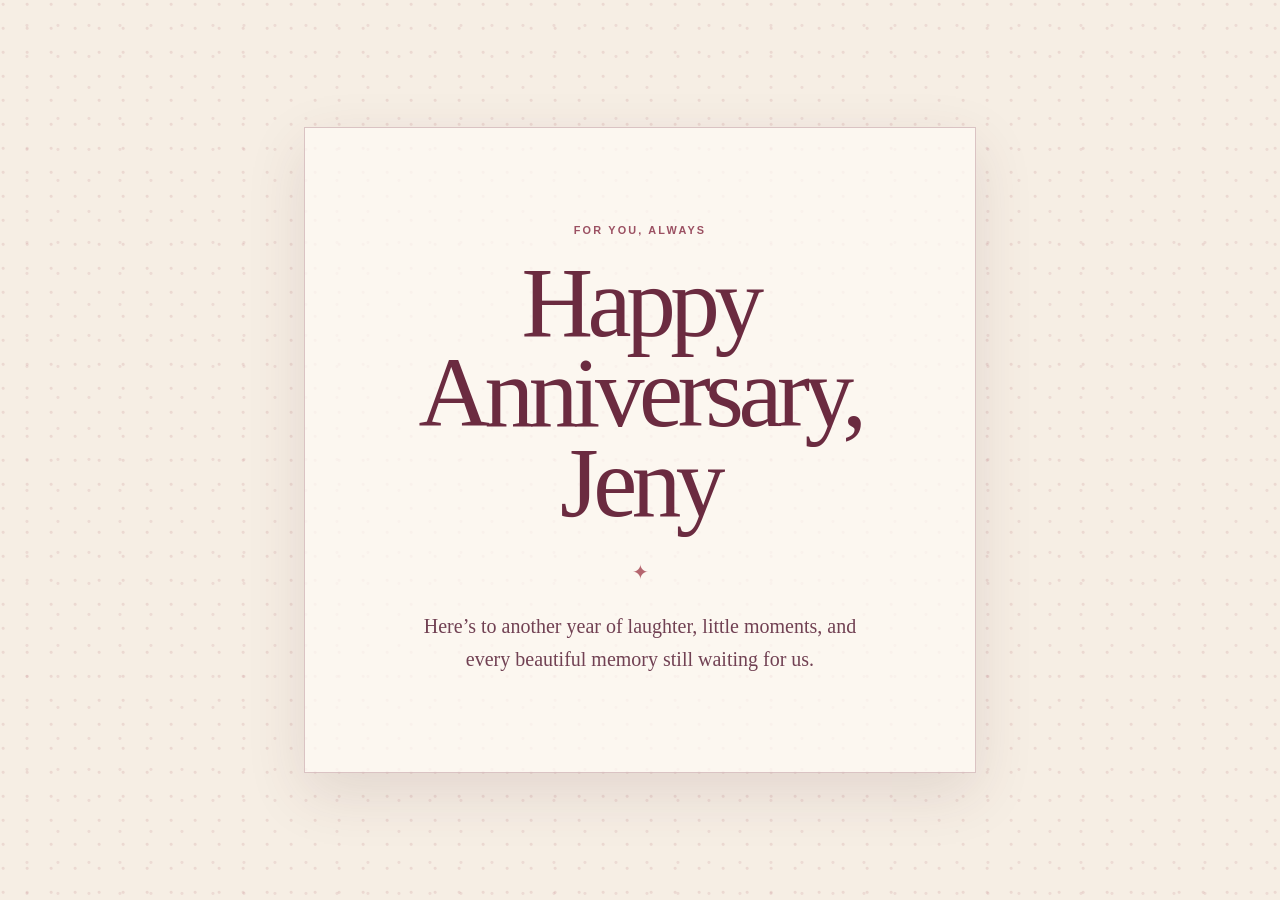
==== index.html @ 402ebc21 "Create anniversary greeting for Jeny" ====
<!DOCTYPE html>
<html lang="en">
<head>
    <meta charset="UTF-8">
    <meta name="viewport" content="width=device-width, initial-scale=1.0">
    <title>Happy Anniversary, Jeny</title>
    <link rel="icon" href="data:image/svg+xml,%3Csvg xmlns='http://www.w3.org/2000/svg' viewBox='0 0 64 64'%3E%3Ctext y='.9em' font-size='58'%3E%E2%9C%A6%3C/text%3E%3C/svg%3E">
    <link rel="stylesheet" href="styles.css">
</head>
<body>
    <main class="anniversary-card">
        <p class="eyebrow">For you, always</p>
        <h1>Happy Anniversary,<br>Jeny</h1>
        <div class="flourish" aria-hidden="true">✦</div>
        <p class="message">Here&rsquo;s to another year of laughter, little moments, and every beautiful memory still waiting for us.</p>
    </main>
</body>
</html>
---- styles.css ----
:root {
  color: #542634;
  background: #f6eee4;
  font-family: Georgia, "Times New Roman", serif;
}

* {
  box-sizing: border-box;
}

body {
  display: grid;
  min-height: 100vh;
  min-height: 100svh;
  margin: 0;
  place-items: center;
  overflow: hidden;
  background:
    radial-gradient(circle at 13% 18%, rgba(181, 102, 111, 0.16) 0 1px, transparent 2px),
    radial-gradient(circle at 87% 82%, rgba(181, 102, 111, 0.14) 0 1px, transparent 2px),
    #f6eee4;
  background-size: 24px 24px, 31px 31px, auto;
}

.anniversary-card {
  width: min(42rem, calc(100% - 3rem));
  padding: clamp(3rem, 9vw, 6rem) clamp(1.75rem, 7vw, 5rem);
  text-align: center;
  border: 1px solid rgba(119, 48, 66, 0.26);
  background: rgba(255, 251, 245, 0.72);
  box-shadow: 0 1.25rem 3.5rem rgba(82, 38, 52, 0.12);
}

.eyebrow {
  margin: 0 0 1.35rem;
  color: #9b5062;
  font-family: Arial, sans-serif;
  font-size: 0.68rem;
  font-weight: 700;
  letter-spacing: 0.2em;
  text-transform: uppercase;
}

h1 {
  margin: 0;
  color: #6b2b40;
  font-size: clamp(3.1rem, 10vw, 6.2rem);
  font-weight: 400;
  letter-spacing: -0.055em;
  line-height: 0.91;
}

.flourish {
  margin: 2rem 0 1.6rem;
  color: #b5666f;
  font-size: 1.25rem;
}

.message {
  max-width: 28rem;
  margin: 0 auto;
  color: #714153;
  font-size: clamp(1.05rem, 2.5vw, 1.25rem);
  line-height: 1.65;
}

@media (max-width: 420px) {
  .anniversary-card {
    width: calc(100% - 2rem);
    padding-block: 3.25rem;
  }
}
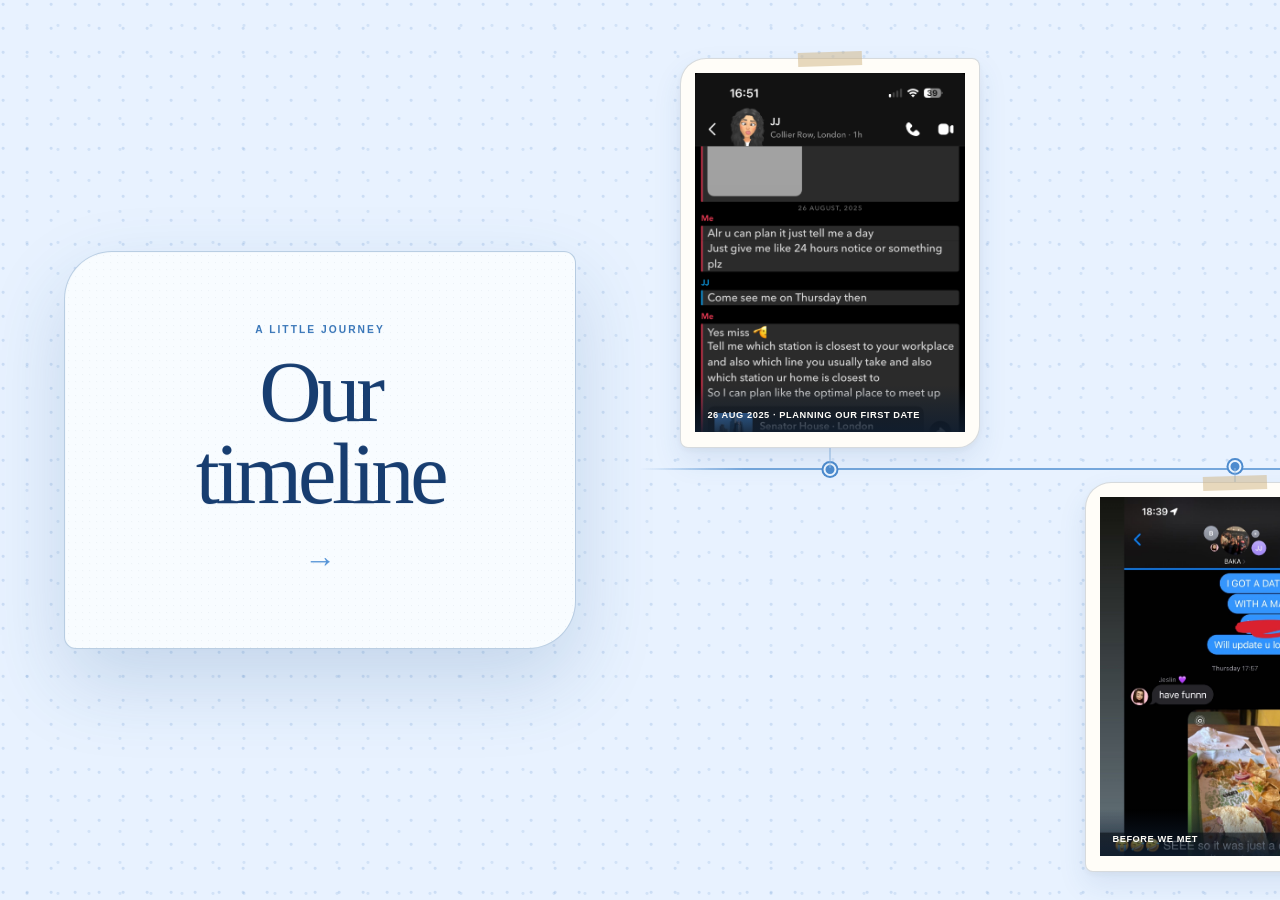
==== commit d73cccab: "Build anniversary memory timeline" ====
--- a/index.html
+++ b/index.html
@@ -1,18 +1,37 @@
-<!DOCTYPE html>
+<!doctype html>
 <html lang="en">
 <head>
-    <meta charset="UTF-8">
-    <meta name="viewport" content="width=device-width, initial-scale=1.0">
-    <title>Happy Anniversary, Jeny</title>
-    <link rel="icon" href="data:image/svg+xml,%3Csvg xmlns='http://www.w3.org/2000/svg' viewBox='0 0 64 64'%3E%3Ctext y='.9em' font-size='58'%3E%E2%9C%A6%3C/text%3E%3C/svg%3E">
-    <link rel="stylesheet" href="styles.css">
+  <meta charset="UTF-8">
+  <meta name="viewport" content="width=device-width, initial-scale=1.0">
+  <title>Our Timeline | Jeny</title>
+  <link rel="icon" href="data:image/svg+xml,%3Csvg xmlns='http://www.w3.org/2000/svg' viewBox='0 0 64 64'%3E%3Ctext y='.9em' font-size='58'%3E%E2%9C%A6%3C/text%3E%3C/svg%3E">
+  <link rel="stylesheet" href="styles.css">
 </head>
 <body>
-    <main class="anniversary-card">
-        <p class="eyebrow">For you, always</p>
-        <h1>Happy Anniversary,<br>Jeny</h1>
+  <main class="journey">
+    <section class="timeline-shell" aria-label="Relationship timeline from August 2025 to November 2026" tabindex="0">
+      <div class="timeline-canvas">
+        <aside class="intro" aria-label="Timeline introduction">
+          <div class="memory-card intro-card">
+            <p class="eyebrow">A little journey</p>
+            <h1>Our timeline</h1>
+            <div class="intro-arrow" aria-hidden="true">&rarr;</div>
+          </div>
+        </aside>
+        <div class="main-line" aria-hidden="true"></div>
+        <div id="timeline-items"></div>
+      </div>
+    </section>
+    <p class="current-month" id="current-month" aria-live="polite">August 2025</p>
+    <aside class="finale" aria-label="Final anniversary message" aria-hidden="true">
+      <div class="memory-card final-card">
+        <p class="eyebrow">The next chapter</p>
+        <h2>Happy Anniversary,<br>Jeny</h2>
         <div class="flourish" aria-hidden="true">✦</div>
-        <p class="message">Here&rsquo;s to another year of laughter, little moments, and every beautiful memory still waiting for us.</p>
-    </main>
+        <p>Here&rsquo;s to another year of laughter, little moments, and every beautiful memory still waiting for us.</p>
+      </div>
+    </aside>
+  </main>
+  <script src="script.js"></script>
 </body>
 </html>
--- a/styles.css
+++ b/styles.css
@@ -1,72 +1,35 @@
-:root {
-  color: #542634;
-  background: #f6eee4;
-  font-family: Georgia, "Times New Roman", serif;
-}
-
-* {
-  box-sizing: border-box;
-}
-
-body {
-  display: grid;
-  min-height: 100vh;
-  min-height: 100svh;
-  margin: 0;
-  place-items: center;
-  overflow: hidden;
-  background:
-    radial-gradient(circle at 13% 18%, rgba(181, 102, 111, 0.16) 0 1px, transparent 2px),
-    radial-gradient(circle at 87% 82%, rgba(181, 102, 111, 0.14) 0 1px, transparent 2px),
-    #f6eee4;
-  background-size: 24px 24px, 31px 31px, auto;
-}
-
-.anniversary-card {
-  width: min(42rem, calc(100% - 3rem));
-  padding: clamp(3rem, 9vw, 6rem) clamp(1.75rem, 7vw, 5rem);
-  text-align: center;
-  border: 1px solid rgba(119, 48, 66, 0.26);
-  background: rgba(255, 251, 245, 0.72);
-  box-shadow: 0 1.25rem 3.5rem rgba(82, 38, 52, 0.12);
-}
-
-.eyebrow {
-  margin: 0 0 1.35rem;
-  color: #9b5062;
-  font-family: Arial, sans-serif;
-  font-size: 0.68rem;
-  font-weight: 700;
-  letter-spacing: 0.2em;
-  text-transform: uppercase;
-}
-
-h1 {
-  margin: 0;
-  color: #6b2b40;
-  font-size: clamp(3.1rem, 10vw, 6.2rem);
-  font-weight: 400;
-  letter-spacing: -0.055em;
-  line-height: 0.91;
-}
-
-.flourish {
-  margin: 2rem 0 1.6rem;
-  color: #b5666f;
-  font-size: 1.25rem;
-}
-
-.message {
-  max-width: 28rem;
-  margin: 0 auto;
-  color: #714153;
-  font-size: clamp(1.05rem, 2.5vw, 1.25rem);
-  line-height: 1.65;
-}
-
-@media (max-width: 420px) {
-  .anniversary-card {
-    width: calc(100% - 2rem);
-    padding-block: 3.25rem;
-  }
-}
+:root { color: #173d70; background: #e8f2ff; font-family: Georgia, "Times New Roman", serif; }
+* { box-sizing: border-box; }
+body { min-height: 100vh; margin: 0; overflow: hidden; background: radial-gradient(circle at 13% 18%, rgba(74,130,198,.18) 0 1px, transparent 2px), radial-gradient(circle at 87% 82%, rgba(74,130,198,.14) 0 1px, transparent 2px), #e8f2ff; background-size: 24px 24px, 31px 31px, auto; }
+.journey { min-height:100vh; min-height:100svh; }
+.eyebrow { margin:0 0 .35rem; color:#3a77b9; font-family:Arial,sans-serif; font-size:.64rem; font-weight:700; letter-spacing:.2em; text-transform:uppercase; }
+h1 { margin:0; color:#173d70; font-size:clamp(2rem,4vw,3.65rem); font-weight:400; letter-spacing:-.05em; line-height:.95; }
+.timeline-shell { width:100%; height:100vh; height:100svh; overflow-x:auto; overflow-y:hidden; scrollbar-color:#7aa7d7 rgba(255,255,255,.42); scrollbar-width:thin; scroll-behavior:smooth; outline:none; transition:opacity 180ms ease,filter 180ms ease; }
+.timeline-shell:focus-visible { box-shadow:inset 0 0 0 3px #4a87c7; }
+.timeline-shell::-webkit-scrollbar { height:12px; } .timeline-shell::-webkit-scrollbar-track { margin:0 1rem; background:rgba(255,255,255,.48); border-radius:99px; } .timeline-shell::-webkit-scrollbar-thumb { background:#7aa7d7; border:3px solid rgba(255,255,255,.48); border-radius:99px; }
+.timeline-canvas { position:relative; width:7300px; min-height:100vh; min-height:100svh; padding:1rem 5rem 3rem; }
+.main-line { position:absolute; top:52%; right:1450px; left:40rem; height:2px; background:linear-gradient(90deg,transparent,#75a7dc 2%,#75a7dc 98%,transparent); }.main-line::after { position:absolute; top:50%; right:-1px; width:.8rem; height:.8rem; content:""; transform:translateY(-50%) rotate(45deg); border-top:2px solid #75a7dc; border-right:2px solid #75a7dc; }
+.timeline-item { --card-width:255px; position:absolute; left:var(--x); width:var(--card-width); }
+.timeline-item.up { top:var(--y,3.5rem); } .timeline-item.down { top:var(--y,57%); }
+.timeline-item::before { position:absolute; left:50%; width:9px; height:9px; content:""; transform:translateX(-50%); border:2px solid #edf6ff; border-radius:50%; background:#4d8bce; box-shadow:0 0 0 2px #4d8bce; }
+.timeline-item.up::before { top:calc(100% + var(--branch,85px) - 5px); } .timeline-item.down::before { bottom:calc(100% + var(--branch,72px) - 5px); }
+.timeline-item::after { position:absolute; left:50%; width:1px; content:""; transform:translateX(-50%); background:#8fb7e1; }
+.timeline-item.up::after { top:100%; height:var(--branch,85px); } .timeline-item.down::after { bottom:100%; height:var(--branch,72px); }
+.current-month { position:fixed; z-index:3; top:clamp(1.35rem,4vw,2.5rem); left:clamp(1.35rem,4vw,2.5rem); margin:0; padding-left:1.15rem; color:#5d8fc4; font-family:Arial,sans-serif; font-size:clamp(.85rem,1.8vw,1.2rem); font-weight:700; letter-spacing:.12em; text-transform:uppercase; transition:opacity 180ms ease; }.current-month::before { position:absolute; top:.18em; left:0; width:.52rem; height:.52rem; content:""; border:2px solid #edf6ff; border-radius:50%; background:#4d8bce; box-shadow:0 0 0 2px #4d8bce; }
+.memory-card { position:relative; z-index:1; width:100%; overflow:visible; border:1px solid rgba(91,112,139,.25); border-radius:var(--radius,8px); background:linear-gradient(145deg,#fffef9 0%,#f4f8fb 100%); box-shadow:0 .8rem 1.8rem rgba(36,87,145,.1),0 .15rem .45rem rgba(100,82,56,.05); }
+.memory-card.compact { --card-width:300px; --radius:26px 8px 22px 8px; } .memory-card.wide { --card-width:340px; --radius:8px 30px 8px 26px; } .memory-card.tall { --card-width:320px; --radius:22px 22px 5px 5px; }
+.memory-card:not(.photo-card)::after { position:absolute; inset:0; content:""; border-radius:inherit; pointer-events:none; opacity:.3; background-image:radial-gradient(rgba(80,107,136,.22) .45px,transparent .65px); background-size:7px 7px; }
+.photo-card { background:#fffdf8; }.hidden-card { background:linear-gradient(145deg,#fffefb,#edf5fc); }
+.photo-placeholder { display:grid; aspect-ratio:3 / 4; margin:.9rem; place-items:center; border:1px dashed #9ab8d4; background:linear-gradient(135deg,#e7f2ff,#fffdf8); box-shadow:inset 0 0 0 .35rem rgba(255,253,248,.8); color:#6a9acb; font-family:Arial,sans-serif; font-size:.7rem; letter-spacing:.08em; text-transform:uppercase; }.photo-card::before{content:"";position:absolute;z-index:2;top:-.45rem;left:50%;width:4rem;height:.9rem;transform:translateX(-50%) rotate(-2deg);background:rgba(207,179,129,.5)}
+.photo-moment { position:relative; aspect-ratio:3 / 4; margin:.9rem; overflow:hidden; background:#17202c; }.photo-moment img { display:block; width:100%; height:100%; object-fit:cover; object-position:center top; }.photo-moment figcaption { position:absolute; right:0; bottom:0; left:0; margin:0; padding:1.45rem .75rem .7rem; background:linear-gradient(transparent,rgba(15,29,47,.88)); color:#fffdf8; font-family:Arial,sans-serif; font-size:.58rem; font-weight:700; letter-spacing:.06em; line-height:1.35; text-transform:uppercase; }
+.note-reveal { min-height:220px; padding:1.65rem; border:1px solid rgba(91,112,139,.25); color:#315a8c; font:inherit; font-size:1rem; line-height:1.5; text-align:left; cursor:pointer; transition:filter 220ms ease,transform 180ms ease,box-shadow 180ms ease; }
+.note-reveal:not(.is-revealed) { filter:blur(6px); }
+.note-reveal:not(.is-revealed) .note-copy { user-select:none; }
+.note-reveal.is-revealed { filter:none; }
+.note-reveal:hover { transform:translateY(-1px); } .note-reveal:focus-visible { outline:3px solid #4d8bce; outline-offset:3px; }
+.visible-note { min-height:220px; margin:.9rem; padding:1.3rem; border:1px solid rgba(157,128,91,.25); border-radius:2px 8px 3px 6px; background:linear-gradient(135deg,#fffef9,#fff9ee); box-shadow:.2rem .3rem .5rem rgba(92,74,54,.08); color:#315a8c; transform:rotate(-.7deg); } .visible-note span { color:#8d6c4c; font-family:Arial,sans-serif; font-size:.59rem; font-weight:700; letter-spacing:.1em; text-transform:uppercase; } .visible-note p { margin:.8rem 0 0; font-family:"Segoe Print",cursive; font-size:1rem; line-height:1.5; }
+.intro { position:absolute; z-index:2; top:50%; left:4rem; width:min(32rem,calc(100vw - 4rem)); pointer-events:none; transition:opacity 220ms ease,transform 260ms cubic-bezier(.22,.8,.3,1); will-change:opacity,transform; }.intro-card { width:100%; padding:clamp(2.5rem,6vw,4.5rem) clamp(2rem,6vw,4rem); border-color:rgba(41,99,162,.32); border-radius:48px 12px 48px 12px; background:#f8fcff; box-shadow:0 2rem 5rem rgba(35,86,144,.18); text-align:center; }.intro-card .eyebrow { margin-bottom:1rem; }.intro-card h1 { font-size:clamp(3rem,7vw,5.4rem); }.intro-arrow { margin-top:1.8rem; color:#5594d7; font-family:Arial,sans-serif; font-size:2rem; font-weight:300; line-height:1; }
+.finale { position:fixed; z-index:5; inset:0; display:grid; place-items:center; padding:2rem; pointer-events:none; opacity:0; transform:translateX(22vw) scale(.9); transition:opacity 280ms ease,transform 340ms cubic-bezier(.22,.8,.3,1); }
+.final-card { width:min(38rem,100%); padding:clamp(3rem,8vw,6rem) clamp(2rem,7vw,5rem); text-align:center; border-color:rgba(41,99,162,.4); border-radius:12px 48px 12px 48px; background:#f8fcff; box-shadow:0 2rem 5rem rgba(35,86,144,.2); } .final-card .eyebrow { margin-bottom:1rem; } .final-card h2 { margin:0; color:#173d70; font-size:clamp(3rem,8vw,6rem); font-weight:400; letter-spacing:-.06em; line-height:.9; } .final-card .flourish { margin:1.6rem 0 1.35rem; color:#5594d7; font-size:1.35rem; } .final-card p:last-child { max-width:29rem; margin:0 auto; color:#315a8c; font-size:clamp(1rem,2vw,1.25rem); line-height:1.6; }
+@media (max-width:700px) { .timeline-canvas { width:7300px; min-height:100svh; padding-inline:2rem; } .intro { left:2rem; } .main-line { right:1450px; left:36rem; } .timeline-item { transform:scale(.88); transform-origin:top left; } .timeline-item.down { transform-origin:bottom left; } }
+@media (prefers-reduced-motion:reduce) { .timeline-shell,.note-reveal,.intro,.finale { scroll-behavior:auto; transition:none; } }
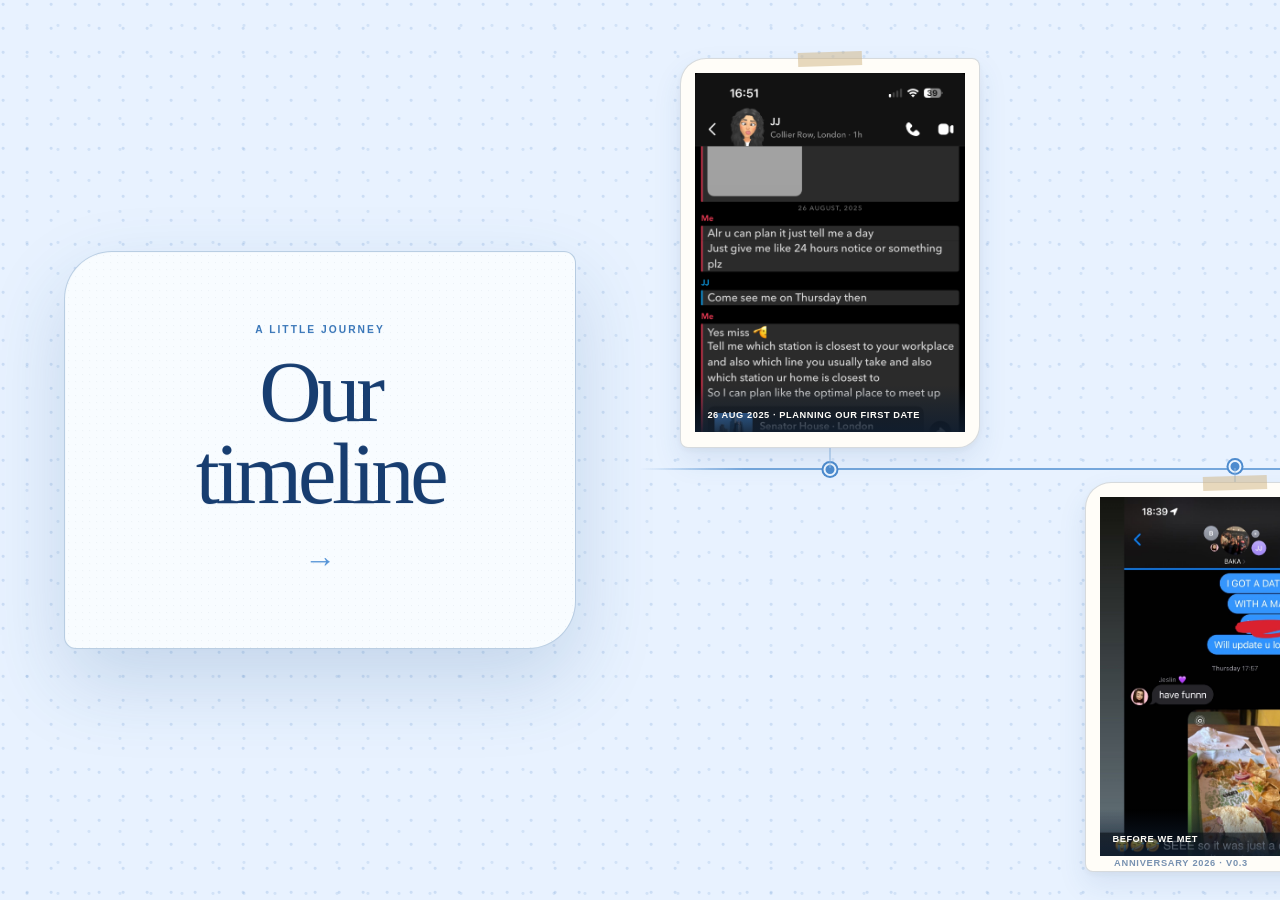
==== commit 9a6ef57b: "Add deployed version badge" ====
--- a/index.html
+++ b/index.html
@@ -23,6 +23,7 @@
       </div>
     </section>
     <p class="current-month" id="current-month" aria-live="polite">August 2025</p>
+    <p class="site-version" aria-label="Site version">Anniversary 2026 · v0.3</p>
     <aside class="finale" aria-label="Final anniversary message" aria-hidden="true">
       <div class="memory-card final-card">
         <p class="eyebrow">The next chapter</p>
--- a/styles.css
+++ b/styles.css
@@ -16,6 +16,7 @@
 .timeline-item::after { position:absolute; left:50%; width:1px; content:""; transform:translateX(-50%); background:#8fb7e1; }
 .timeline-item.up::after { top:100%; height:var(--branch,85px); } .timeline-item.down::after { bottom:100%; height:var(--branch,72px); }
 .current-month { position:fixed; z-index:3; top:clamp(1.35rem,4vw,2.5rem); left:clamp(1.35rem,4vw,2.5rem); margin:0; padding-left:1.15rem; color:#5d8fc4; font-family:Arial,sans-serif; font-size:clamp(.85rem,1.8vw,1.2rem); font-weight:700; letter-spacing:.12em; text-transform:uppercase; transition:opacity 180ms ease; }.current-month::before { position:absolute; top:.18em; left:0; width:.52rem; height:.52rem; content:""; border:2px solid #edf6ff; border-radius:50%; background:#4d8bce; box-shadow:0 0 0 2px #4d8bce; }
+.site-version { position:fixed; z-index:3; right:clamp(1rem,3vw,2rem); bottom:clamp(1rem,3vw,2rem); margin:0; color:rgba(49,90,140,.66); font-family:Arial,sans-serif; font-size:.58rem; font-weight:700; letter-spacing:.08em; text-transform:uppercase; pointer-events:none; }
 .memory-card { position:relative; z-index:1; width:100%; overflow:visible; border:1px solid rgba(91,112,139,.25); border-radius:var(--radius,8px); background:linear-gradient(145deg,#fffef9 0%,#f4f8fb 100%); box-shadow:0 .8rem 1.8rem rgba(36,87,145,.1),0 .15rem .45rem rgba(100,82,56,.05); }
 .memory-card.compact { --card-width:300px; --radius:26px 8px 22px 8px; } .memory-card.wide { --card-width:340px; --radius:8px 30px 8px 26px; } .memory-card.tall { --card-width:320px; --radius:22px 22px 5px 5px; }
 .memory-card:not(.photo-card)::after { position:absolute; inset:0; content:""; border-radius:inherit; pointer-events:none; opacity:.3; background-image:radial-gradient(rgba(80,107,136,.22) .45px,transparent .65px); background-size:7px 7px; }
@@ -31,5 +32,24 @@
 .intro { position:absolute; z-index:2; top:50%; left:4rem; width:min(32rem,calc(100vw - 4rem)); pointer-events:none; transition:opacity 220ms ease,transform 260ms cubic-bezier(.22,.8,.3,1); will-change:opacity,transform; }.intro-card { width:100%; padding:clamp(2.5rem,6vw,4.5rem) clamp(2rem,6vw,4rem); border-color:rgba(41,99,162,.32); border-radius:48px 12px 48px 12px; background:#f8fcff; box-shadow:0 2rem 5rem rgba(35,86,144,.18); text-align:center; }.intro-card .eyebrow { margin-bottom:1rem; }.intro-card h1 { font-size:clamp(3rem,7vw,5.4rem); }.intro-arrow { margin-top:1.8rem; color:#5594d7; font-family:Arial,sans-serif; font-size:2rem; font-weight:300; line-height:1; }
 .finale { position:fixed; z-index:5; inset:0; display:grid; place-items:center; padding:2rem; pointer-events:none; opacity:0; transform:translateX(22vw) scale(.9); transition:opacity 280ms ease,transform 340ms cubic-bezier(.22,.8,.3,1); }
 .final-card { width:min(38rem,100%); padding:clamp(3rem,8vw,6rem) clamp(2rem,7vw,5rem); text-align:center; border-color:rgba(41,99,162,.4); border-radius:12px 48px 12px 48px; background:#f8fcff; box-shadow:0 2rem 5rem rgba(35,86,144,.2); } .final-card .eyebrow { margin-bottom:1rem; } .final-card h2 { margin:0; color:#173d70; font-size:clamp(3rem,8vw,6rem); font-weight:400; letter-spacing:-.06em; line-height:.9; } .final-card .flourish { margin:1.6rem 0 1.35rem; color:#5594d7; font-size:1.35rem; } .final-card p:last-child { max-width:29rem; margin:0 auto; color:#315a8c; font-size:clamp(1rem,2vw,1.25rem); line-height:1.6; }
-@media (max-width:700px) { .timeline-canvas { width:7300px; min-height:100svh; padding-inline:2rem; } .intro { left:2rem; } .main-line { right:1450px; left:36rem; } .timeline-item { transform:scale(.88); transform-origin:top left; } .timeline-item.down { transform-origin:bottom left; } }
+@media (max-width:700px) {
+  body.mobile-timeline { overflow-x:hidden; overflow-y:auto; }
+  .mobile-timeline .timeline-shell { height:auto; overflow:visible; scroll-behavior:auto; }
+  .mobile-timeline .timeline-canvas { width:100%; min-height:100svh; padding:0; }
+  .mobile-timeline .intro { top:2rem; left:5vw; width:90vw; }
+  .mobile-timeline .intro-card { padding:2.4rem 1.5rem; }
+  .mobile-timeline .intro-card h1 { font-size:clamp(3rem,15vw,4.7rem); }
+  .mobile-timeline .main-line { top:var(--rail-start); right:auto; bottom:auto; left:50%; width:2px; height:var(--rail-height); background:linear-gradient(#75a7dc 2%,#75a7dc 98%,transparent); }
+  .mobile-timeline .main-line::after { top:auto; right:auto; bottom:-.15rem; left:50%; transform:translateX(-50%) rotate(135deg); }
+  .mobile-timeline .timeline-item { width:var(--card-width); transform:none; }
+  .mobile-timeline .timeline-item::after { top:50%; bottom:auto; height:1px; background:#8fb7e1; transform:none; }
+  .mobile-timeline .timeline-item::before { top:calc(50% - 5px); bottom:auto; transform:none; }
+  .mobile-timeline .timeline-item.mobile-left::after { left:100%; width:var(--branch); }
+  .mobile-timeline .timeline-item.mobile-left::before { left:calc(100% + var(--branch) - 5px); }
+  .mobile-timeline .timeline-item.mobile-right::after { right:100%; width:var(--branch); }
+  .mobile-timeline .timeline-item.mobile-right::before { right:calc(100% + var(--branch) - 5px); }
+  .mobile-timeline .current-month { top:1rem; left:1rem; font-size:.72rem; }
+  .mobile-timeline .finale { padding:1.25rem; }
+  .mobile-timeline .final-card { padding:3rem 1.6rem; }
+}
 @media (prefers-reduced-motion:reduce) { .timeline-shell,.note-reveal,.intro,.finale { scroll-behavior:auto; transition:none; } }
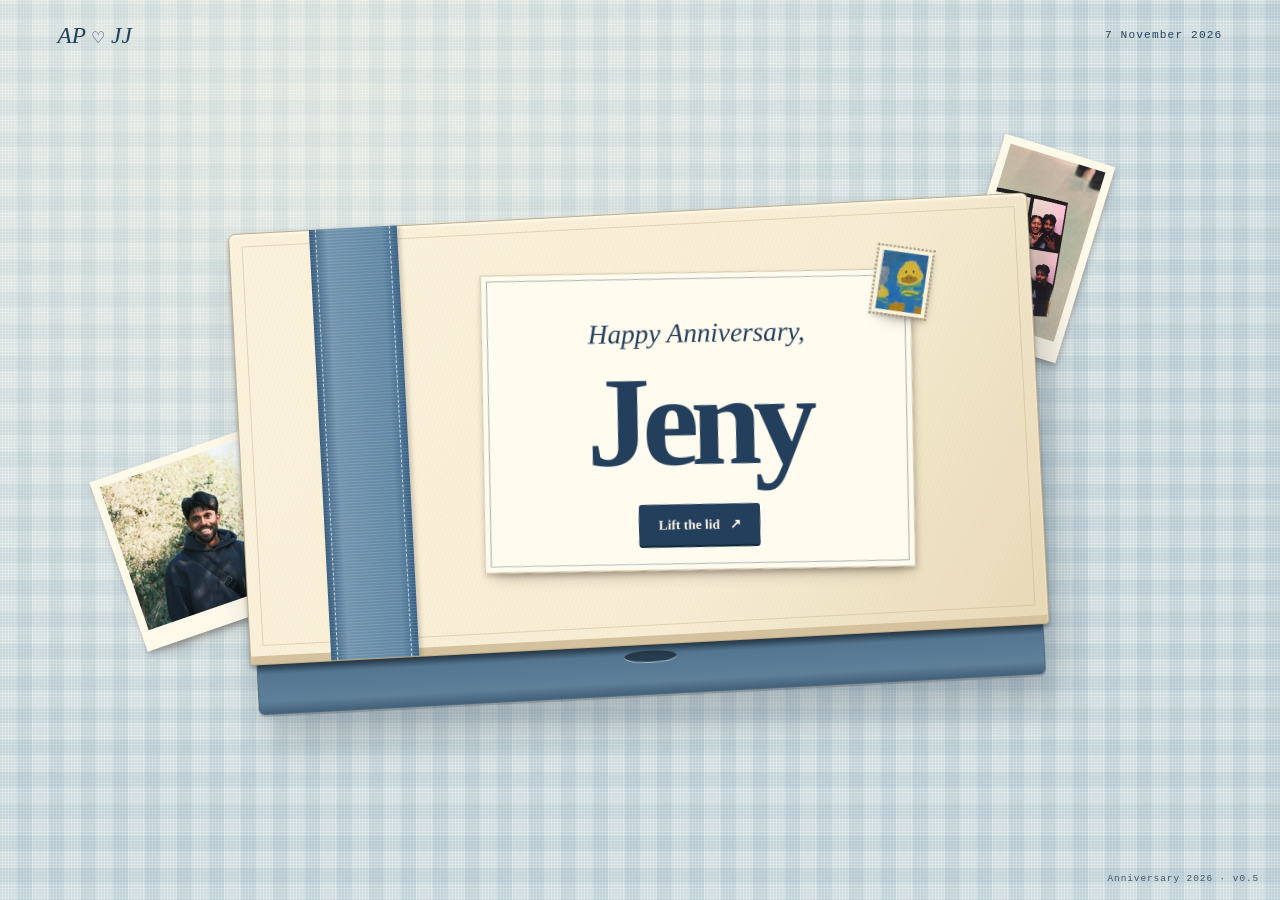
==== commit bab5ebd4: "scrapbox" ====
--- a/index.html
+++ b/index.html
@@ -2,37 +2,67 @@
 <html lang="en">
 <head>
   <meta charset="UTF-8">
-  <meta name="viewport" content="width=device-width, initial-scale=1.0">
-  <title>Our Timeline | Jeny</title>
-  <link rel="icon" href="data:image/svg+xml,%3Csvg xmlns='http://www.w3.org/2000/svg' viewBox='0 0 64 64'%3E%3Ctext y='.9em' font-size='58'%3E%E2%9C%A6%3C/text%3E%3C/svg%3E">
-  <link rel="stylesheet" href="styles.css">
+  <meta name="viewport" content="width=device-width, initial-scale=1">
+  <meta name="theme-color" content="#cad9e3">
+  <title>For Jeny · Our keepsake box</title>
+  <link rel="icon" href="data:image/svg+xml,%3Csvg xmlns='http://www.w3.org/2000/svg' viewBox='0 0 64 64'%3E%3Ctext y='.9em' font-size='54'%3E💌%3C/text%3E%3C/svg%3E">
+  <link rel="stylesheet" href="styles.css?v=0.5">
 </head>
 <body>
-  <main class="journey">
-    <section class="timeline-shell" aria-label="Relationship timeline from August 2025 to November 2026" tabindex="0">
-      <div class="timeline-canvas">
-        <aside class="intro" aria-label="Timeline introduction">
-          <div class="memory-card intro-card">
-            <p class="eyebrow">A little journey</p>
-            <h1>Our timeline</h1>
-            <div class="intro-arrow" aria-hidden="true">&rarr;</div>
+  <main class="desk">
+    <header class="mast"><span class="monogram">AP <i>♡</i> JJ</span><time datetime="2026-11-07">7 November 2026</time></header>
+    <section class="tabletop" aria-label="Jeny’s anniversary shoebox">
+      <div class="table-print" aria-hidden="true"><img src="assets/autumn-portrait.jpg" alt=""></div>
+      <div class="table-strip" aria-hidden="true"><img src="assets/fairgame-strip.jpg" alt=""></div>
+      <div class="box" id="box">
+        <div class="inside" id="keepsakes" hidden>
+          <header class="box-header"><h2>Things I kept for you</h2><button type="button" id="close-lid">Close lid</button></header>
+          <div class="objects">
+            <button class="object folded" data-object="fit" aria-label="Unfold the fit-check note">
+              <span class="pin" aria-hidden="true"></span><span>I did watch<br>them btw.</span><i aria-hidden="true">♡</i>
+            </button>
+            <button class="object snapshots" data-object="firsts" aria-label="Open the three first-date screenshots">
+              <img src="assets/first-date-snapchat.png" alt=""><span>Before we met</span>
+            </button>
+            <button class="object receipt" data-object="receipt" aria-label="Read the birthday receipt">
+              <strong>Krispy Kreme</strong><span class="receipt-rule">Birthday treats</span><i>Too Good To Go</i><span class="barcode" aria-hidden="true"></span>
+            </button>
+            <button class="object photo-pile" data-object="photos" aria-label="Browse the pile of 23 photos">
+              <span class="strip-peek" aria-hidden="true"></span><span class="pile-front"><img src="assets/winter-fair.jpg" alt=""><span>our photos</span></span>
+            </button>
+            <button class="object letters" data-object="letters" aria-label="Untie the little letters">
+              <span class="twine" aria-hidden="true"></span><span>Little<br>letters</span>
+            </button>
+            <button class="object envelope" data-object="anniversary" aria-label="Open the 7 November envelope">
+              <span class="envelope-flap" aria-hidden="true"></span><i class="seal" aria-hidden="true">♡</i><span class="address">7 November</span>
+            </button>
           </div>
-        </aside>
-        <div class="main-line" aria-hidden="true"></div>
-        <div id="timeline-items"></div>
+        </div>
+        <div class="lid">
+          <div class="ribbon" aria-hidden="true"></div>
+          <div class="lid-label">
+            <div class="duck-stamp" aria-hidden="true"></div>
+            <p>Happy Anniversary,</p>
+            <h1>Jeny</h1>
+            <button type="button" id="lift" aria-controls="keepsakes" aria-expanded="false">Lift the lid <span aria-hidden="true">↗</span></button>
+          </div>
+        </div>
+        <div class="box-front" aria-hidden="true"><i></i></div>
       </div>
     </section>
-    <p class="current-month" id="current-month" aria-live="polite">August 2025</p>
-    <p class="site-version" aria-label="Site version">Anniversary 2026 · v0.3</p>
-    <aside class="finale" aria-label="Final anniversary message" aria-hidden="true">
-      <div class="memory-card final-card">
-        <p class="eyebrow">The next chapter</p>
-        <h2>Happy Anniversary,<br>Jeny</h2>
-        <div class="flourish" aria-hidden="true">✦</div>
-        <p>Here&rsquo;s to another year of laughter, little moments, and every beautiful memory still waiting for us.</p>
-      </div>
-    </aside>
+    <footer class="version">Anniversary 2026 · v0.5</footer>
   </main>
-  <script src="script.js"></script>
+  <dialog class="reader" aria-labelledby="reader-title">
+    <div class="reader-top"><h2 id="reader-title"></h2><button class="put-back" type="button">Put back <span aria-hidden="true">↩</span></button></div>
+    <div class="pages"></div>
+    <nav class="reader-controls" aria-label="Keepsake pages">
+      <button type="button" class="previous" aria-label="Previous page">←</button>
+      <output class="position"></output>
+      <button type="button" class="next" aria-label="Next page">→</button>
+    </nav>
+    <div class="contact-sheet" aria-label="Choose a print"></div>
+  </dialog>
+  <noscript>Turn on JavaScript to open Jeny’s keepsake box.</noscript>
+  <script type="module" src="script.js?v=0.5"></script>
 </body>
 </html>
--- a/styles.css
+++ b/styles.css
@@ -1,55 +1,186 @@
-:root { color: #173d70; background: #e8f2ff; font-family: Georgia, "Times New Roman", serif; }
-* { box-sizing: border-box; }
-body { min-height: 100vh; margin: 0; overflow: hidden; background: radial-gradient(circle at 13% 18%, rgba(74,130,198,.18) 0 1px, transparent 2px), radial-gradient(circle at 87% 82%, rgba(74,130,198,.14) 0 1px, transparent 2px), #e8f2ff; background-size: 24px 24px, 31px 31px, auto; }
-.journey { min-height:100vh; min-height:100svh; }
-.eyebrow { margin:0 0 .35rem; color:#3a77b9; font-family:Arial,sans-serif; font-size:.64rem; font-weight:700; letter-spacing:.2em; text-transform:uppercase; }
-h1 { margin:0; color:#173d70; font-size:clamp(2rem,4vw,3.65rem); font-weight:400; letter-spacing:-.05em; line-height:.95; }
-.timeline-shell { width:100%; height:100vh; height:100svh; overflow-x:auto; overflow-y:hidden; scrollbar-color:#7aa7d7 rgba(255,255,255,.42); scrollbar-width:thin; scroll-behavior:smooth; outline:none; transition:opacity 180ms ease,filter 180ms ease; }
-.timeline-shell:focus-visible { box-shadow:inset 0 0 0 3px #4a87c7; }
-.timeline-shell::-webkit-scrollbar { height:12px; } .timeline-shell::-webkit-scrollbar-track { margin:0 1rem; background:rgba(255,255,255,.48); border-radius:99px; } .timeline-shell::-webkit-scrollbar-thumb { background:#7aa7d7; border:3px solid rgba(255,255,255,.48); border-radius:99px; }
-.timeline-canvas { position:relative; width:7300px; min-height:100vh; min-height:100svh; padding:1rem 5rem 3rem; }
-.main-line { position:absolute; top:52%; right:1450px; left:40rem; height:2px; background:linear-gradient(90deg,transparent,#75a7dc 2%,#75a7dc 98%,transparent); }.main-line::after { position:absolute; top:50%; right:-1px; width:.8rem; height:.8rem; content:""; transform:translateY(-50%) rotate(45deg); border-top:2px solid #75a7dc; border-right:2px solid #75a7dc; }
-.timeline-item { --card-width:255px; position:absolute; left:var(--x); width:var(--card-width); }
-.timeline-item.up { top:var(--y,3.5rem); } .timeline-item.down { top:var(--y,57%); }
-.timeline-item::before { position:absolute; left:50%; width:9px; height:9px; content:""; transform:translateX(-50%); border:2px solid #edf6ff; border-radius:50%; background:#4d8bce; box-shadow:0 0 0 2px #4d8bce; }
-.timeline-item.up::before { top:calc(100% + var(--branch,85px) - 5px); } .timeline-item.down::before { bottom:calc(100% + var(--branch,72px) - 5px); }
-.timeline-item::after { position:absolute; left:50%; width:1px; content:""; transform:translateX(-50%); background:#8fb7e1; }
-.timeline-item.up::after { top:100%; height:var(--branch,85px); } .timeline-item.down::after { bottom:100%; height:var(--branch,72px); }
-.current-month { position:fixed; z-index:3; top:clamp(1.35rem,4vw,2.5rem); left:clamp(1.35rem,4vw,2.5rem); margin:0; padding-left:1.15rem; color:#5d8fc4; font-family:Arial,sans-serif; font-size:clamp(.85rem,1.8vw,1.2rem); font-weight:700; letter-spacing:.12em; text-transform:uppercase; transition:opacity 180ms ease; }.current-month::before { position:absolute; top:.18em; left:0; width:.52rem; height:.52rem; content:""; border:2px solid #edf6ff; border-radius:50%; background:#4d8bce; box-shadow:0 0 0 2px #4d8bce; }
-.site-version { position:fixed; z-index:3; right:clamp(1rem,3vw,2rem); bottom:clamp(1rem,3vw,2rem); margin:0; color:rgba(49,90,140,.66); font-family:Arial,sans-serif; font-size:.58rem; font-weight:700; letter-spacing:.08em; text-transform:uppercase; pointer-events:none; }
-.memory-card { position:relative; z-index:1; width:100%; overflow:visible; border:1px solid rgba(91,112,139,.25); border-radius:var(--radius,8px); background:linear-gradient(145deg,#fffef9 0%,#f4f8fb 100%); box-shadow:0 .8rem 1.8rem rgba(36,87,145,.1),0 .15rem .45rem rgba(100,82,56,.05); }
-.memory-card.compact { --card-width:300px; --radius:26px 8px 22px 8px; } .memory-card.wide { --card-width:340px; --radius:8px 30px 8px 26px; } .memory-card.tall { --card-width:320px; --radius:22px 22px 5px 5px; }
-.memory-card:not(.photo-card)::after { position:absolute; inset:0; content:""; border-radius:inherit; pointer-events:none; opacity:.3; background-image:radial-gradient(rgba(80,107,136,.22) .45px,transparent .65px); background-size:7px 7px; }
-.photo-card { background:#fffdf8; }.hidden-card { background:linear-gradient(145deg,#fffefb,#edf5fc); }
-.photo-placeholder { display:grid; aspect-ratio:3 / 4; margin:.9rem; place-items:center; border:1px dashed #9ab8d4; background:linear-gradient(135deg,#e7f2ff,#fffdf8); box-shadow:inset 0 0 0 .35rem rgba(255,253,248,.8); color:#6a9acb; font-family:Arial,sans-serif; font-size:.7rem; letter-spacing:.08em; text-transform:uppercase; }.photo-card::before{content:"";position:absolute;z-index:2;top:-.45rem;left:50%;width:4rem;height:.9rem;transform:translateX(-50%) rotate(-2deg);background:rgba(207,179,129,.5)}
-.photo-moment { position:relative; aspect-ratio:3 / 4; margin:.9rem; overflow:hidden; background:#17202c; }.photo-moment img { display:block; width:100%; height:100%; object-fit:cover; object-position:center top; }.photo-moment figcaption { position:absolute; right:0; bottom:0; left:0; margin:0; padding:1.45rem .75rem .7rem; background:linear-gradient(transparent,rgba(15,29,47,.88)); color:#fffdf8; font-family:Arial,sans-serif; font-size:.58rem; font-weight:700; letter-spacing:.06em; line-height:1.35; text-transform:uppercase; }
-.note-reveal { min-height:220px; padding:1.65rem; border:1px solid rgba(91,112,139,.25); color:#315a8c; font:inherit; font-size:1rem; line-height:1.5; text-align:left; cursor:pointer; transition:filter 220ms ease,transform 180ms ease,box-shadow 180ms ease; }
-.note-reveal:not(.is-revealed) { filter:blur(6px); }
-.note-reveal:not(.is-revealed) .note-copy { user-select:none; }
-.note-reveal.is-revealed { filter:none; }
-.note-reveal:hover { transform:translateY(-1px); } .note-reveal:focus-visible { outline:3px solid #4d8bce; outline-offset:3px; }
-.visible-note { min-height:220px; margin:.9rem; padding:1.3rem; border:1px solid rgba(157,128,91,.25); border-radius:2px 8px 3px 6px; background:linear-gradient(135deg,#fffef9,#fff9ee); box-shadow:.2rem .3rem .5rem rgba(92,74,54,.08); color:#315a8c; transform:rotate(-.7deg); } .visible-note span { color:#8d6c4c; font-family:Arial,sans-serif; font-size:.59rem; font-weight:700; letter-spacing:.1em; text-transform:uppercase; } .visible-note p { margin:.8rem 0 0; font-family:"Segoe Print",cursive; font-size:1rem; line-height:1.5; }
-.intro { position:absolute; z-index:2; top:50%; left:4rem; width:min(32rem,calc(100vw - 4rem)); pointer-events:none; transition:opacity 220ms ease,transform 260ms cubic-bezier(.22,.8,.3,1); will-change:opacity,transform; }.intro-card { width:100%; padding:clamp(2.5rem,6vw,4.5rem) clamp(2rem,6vw,4rem); border-color:rgba(41,99,162,.32); border-radius:48px 12px 48px 12px; background:#f8fcff; box-shadow:0 2rem 5rem rgba(35,86,144,.18); text-align:center; }.intro-card .eyebrow { margin-bottom:1rem; }.intro-card h1 { font-size:clamp(3rem,7vw,5.4rem); }.intro-arrow { margin-top:1.8rem; color:#5594d7; font-family:Arial,sans-serif; font-size:2rem; font-weight:300; line-height:1; }
-.finale { position:fixed; z-index:5; inset:0; display:grid; place-items:center; padding:2rem; pointer-events:none; opacity:0; transform:translateX(22vw) scale(.9); transition:opacity 280ms ease,transform 340ms cubic-bezier(.22,.8,.3,1); }
-.final-card { width:min(38rem,100%); padding:clamp(3rem,8vw,6rem) clamp(2rem,7vw,5rem); text-align:center; border-color:rgba(41,99,162,.4); border-radius:12px 48px 12px 48px; background:#f8fcff; box-shadow:0 2rem 5rem rgba(35,86,144,.2); } .final-card .eyebrow { margin-bottom:1rem; } .final-card h2 { margin:0; color:#173d70; font-size:clamp(3rem,8vw,6rem); font-weight:400; letter-spacing:-.06em; line-height:.9; } .final-card .flourish { margin:1.6rem 0 1.35rem; color:#5594d7; font-size:1.35rem; } .final-card p:last-child { max-width:29rem; margin:0 auto; color:#315a8c; font-size:clamp(1rem,2vw,1.25rem); line-height:1.6; }
-@media (max-width:700px) {
-  body.mobile-timeline { overflow-x:hidden; overflow-y:auto; }
-  .mobile-timeline .timeline-shell { height:auto; overflow:visible; scroll-behavior:auto; }
-  .mobile-timeline .timeline-canvas { width:100%; min-height:100svh; padding:0; }
-  .mobile-timeline .intro { top:2rem; left:5vw; width:90vw; }
-  .mobile-timeline .intro-card { padding:2.4rem 1.5rem; }
-  .mobile-timeline .intro-card h1 { font-size:clamp(3rem,15vw,4.7rem); }
-  .mobile-timeline .main-line { top:var(--rail-start); right:auto; bottom:auto; left:50%; width:2px; height:var(--rail-height); background:linear-gradient(#75a7dc 2%,#75a7dc 98%,transparent); }
-  .mobile-timeline .main-line::after { top:auto; right:auto; bottom:-.15rem; left:50%; transform:translateX(-50%) rotate(135deg); }
-  .mobile-timeline .timeline-item { width:var(--card-width); transform:none; }
-  .mobile-timeline .timeline-item::after { top:50%; bottom:auto; height:1px; background:#8fb7e1; transform:none; }
-  .mobile-timeline .timeline-item::before { top:calc(50% - 5px); bottom:auto; transform:none; }
-  .mobile-timeline .timeline-item.mobile-left::after { left:100%; width:var(--branch); }
-  .mobile-timeline .timeline-item.mobile-left::before { left:calc(100% + var(--branch) - 5px); }
-  .mobile-timeline .timeline-item.mobile-right::after { right:100%; width:var(--branch); }
-  .mobile-timeline .timeline-item.mobile-right::before { right:calc(100% + var(--branch) - 5px); }
-  .mobile-timeline .current-month { top:1rem; left:1rem; font-size:.72rem; }
-  .mobile-timeline .finale { padding:1.25rem; }
-  .mobile-timeline .final-card { padding:3rem 1.6rem; }
+:root {
+  color-scheme: light;
+  --ink: #233f5b;
+  --blue: #345776;
+  --paper: #fff8e7;
+  --hand: "Bradley Hand", "Segoe Print", "Palatino Linotype", Georgia, cursive;
+  --serif: Georgia, "Times New Roman", serif;
+  --mono: "Courier New", monospace;
+  --shadow: 1px 3px 5px #392c2640, 2px 11px 16px -9px #30251a66;
+  color: var(--ink); font-family: var(--serif); background: #cfdee5;
 }
-@media (prefers-reduced-motion:reduce) { .timeline-shell,.note-reveal,.intro,.finale { scroll-behavior:auto; transition:none; } }
+*, *::before, *::after { box-sizing: border-box; }
+body { margin: 0; }
+[hidden] { display: none !important; }
+button, a { color: inherit; }
+button { border: 0; background: none; font: inherit; cursor: pointer; }
+button:focus-visible, a:focus-visible { outline: 3px solid #004f91; outline-offset: 4px; }
+button:disabled { opacity: .3; cursor: default; }
+.desk {
+  min-height: 100vh; min-height: 100svh; display: grid; grid-template-rows: auto 1fr auto; overflow: clip;
+  background-color: #cedde4;
+  background-image: radial-gradient(ellipse at 25% 12%, #fffbeb70, transparent 64%),
+    repeating-linear-gradient(0deg, transparent 0 17px, #5f899e19 17px 32px),
+    repeating-linear-gradient(90deg, transparent 0 17px, #5f899e20 17px 32px),
+    repeating-linear-gradient(0deg, transparent 0 2px, #f8f4e45c 2px 3px),
+    repeating-linear-gradient(90deg, transparent 0 2px, #fff9e64a 2px 3px);
+}
+.mast { display: flex; align-items: center; justify-content: space-between; padding: 1.4rem clamp(1.2rem, 4.5vw, 5rem) 0; }
+.monogram { font: italic 1.45rem var(--serif); }
+.monogram i { font: 1rem var(--hand); }
+.mast time, .version { font: .7rem/1.4 var(--mono); letter-spacing: .1em; }
+.version { justify-self: end; padding: .9rem 1.3rem; font-size: .59rem; color: #40586b; }
+.tabletop { display: grid; place-items: center; min-width: 0; position: relative; padding: 5.5rem 2rem; isolation: isolate; }
+.table-print, .table-strip { position: absolute; z-index: -1; pointer-events: none; background: #fff9e9; padding: .5rem .5rem 1.25rem; box-shadow: var(--shadow); }
+.table-print { width: clamp(9rem, 19vw, 18rem); top: 48%; left: max(4%, calc(50% - 33rem)); transform: rotate(-19deg); }
+.table-strip { top: 12%; right: max(8%, calc(50% - 28rem)); width: clamp(4rem, 9vw, 8rem); transform: rotate(17deg); }
+.table-print img, .table-strip img { width: 100%; display: block; }
+.box { position: relative; width: min(50rem, 83vw); transform: rotate(-3deg); filter: drop-shadow(.75rem 1.8rem 1.25rem #3444534a); }
+.box-front {
+  position: relative; height: clamp(1.8rem, 4vw, 3.2rem); margin: -1px .8% 0; border-radius: 1px 1px 6px 6px;
+  background: linear-gradient(#263e50 0%, #557691 20%, #5f8099 75%, #426079 100%);
+  border: 1px solid #50697c; box-shadow: 0 2px 1px #35435146;
+}
+.box-front i { position: absolute; left: calc(50% - 1.6rem); top: .35rem; width: 3.2rem; height: .7rem; border-radius: 100%; background: #263f52; box-shadow: inset 0 2px 4px #27343b, 0 1px 0 #acc1ca; }
+.lid {
+  position: relative; z-index: 1; min-height: clamp(20rem, 34vw, 27rem); display: grid; align-items: center; justify-items: center;
+  background: repeating-linear-gradient(112deg, transparent 0 3px, #b49d6e0c 3px 4px), linear-gradient(120deg, #fbf2dc, #f7edd4 63%, #e8d9b7);
+  border: 1px solid #c2ad89; border-radius: 7px 6px 4px 3px;
+  box-shadow: inset 0 2px 2px #fff9e9, inset 0 -8px 0 #d4c29e, 0 3px 4px #28323b6b;
+}
+.lid::before { content: ""; position: absolute; inset: 12px 12px 18px; border: 1px solid #c2ad8870; pointer-events: none; }
+.ribbon {
+  position: absolute; inset: -1px auto 0 10%; width: 11%;
+  background: repeating-linear-gradient(0deg, #fff2 0 1px, transparent 1px 3px), linear-gradient(90deg, #345a7c, #7193ad 20%, #6087a4 82%, #365f83);
+  box-shadow: 3px 1px 4px #392e2933;
+}
+.ribbon::after { content: ""; position: absolute; inset: 0 7%; border-inline: 1px dashed #cbd9df; }
+.lid-label {
+  position: relative; margin: .6rem 0 1.2rem 15%; width: 54%; padding: clamp(1.7rem, 3.2vw, 3rem) .8rem 1.5rem;
+  text-align: center; transform: rotate(2deg); background: #fffbef; border: 1px solid #d1c5a7;
+  outline: 1px solid #aab2af; outline-offset: -7px; box-shadow: var(--shadow);
+}
+.duck-stamp {
+  position: absolute; width: clamp(2.5rem, 4.2vw, 4rem); aspect-ratio: .8; right: -1.2rem; top: -1.3rem; transform: rotate(9deg);
+  border: .28rem solid #fcf3d8; outline: 2px dotted #a59879; box-shadow: var(--shadow);
+  background: #6c8eaa url("assets/duck-painting.jpg") 54% 41% / 540% auto no-repeat;
+}
+.lid-label p { margin: .25rem 0 0; font: italic clamp(1.05rem, 2.4vw, 1.7rem) var(--serif); }
+h1 { margin: -.05em 0 .04em; font: 600 clamp(5rem, 10vw, 8.3rem)/1.22 var(--hand); letter-spacing: -.065em; }
+#lift, .put-back, #close-lid, .turn, .original {
+  font: 600 .84rem/1.3 var(--serif); border-radius: 3px; text-decoration: none;
+}
+#lift { background: var(--ink); color: #fff8e9; padding: .75rem 1.2rem; box-shadow: 0 2px 0 #0e293c; }
+#lift span { padding-left: .4rem; }
+.box.is-open { width: min(57rem, 91vw); transform: rotate(-.65deg); }
+.desk:has(.is-open) .tabletop { padding-block: 2rem; }
+.inside {
+  position: relative; padding: 1.2rem clamp(1rem, 4vw, 3.5rem) 2.5rem;
+  border: clamp(.65rem, 1.5vw, 1.25rem) solid #b79976; border-color: #9c7c59 #c2a888 #dbc3a4 #ae9270;
+  outline: 4px solid #55718a; border-radius: 3px;
+  background: linear-gradient(35deg, transparent 46%, #bfb09535 49%, #fff9df90 50%, transparent 55%),
+    repeating-linear-gradient(115deg, transparent 0 3px, #b3906230 4px, transparent 5px), #eadcc1;
+  box-shadow: inset 0 .5rem 1.2rem #59432e42;
+}
+.box.is-open .box-front { margin-inline: 0; height: 1.65rem; }
+.box-header { display: flex; justify-content: space-between; gap: 1rem; align-items: center; padding: 0 0 1rem; }
+.box-header h2 { font: italic clamp(1.25rem, 2.8vw, 2rem)/1.1 var(--serif); margin: 0; }
+#close-lid, .put-back { min-height: 44px; color: #324d61; text-decoration: underline; text-underline-offset: .25em; }
+.objects { display: grid; grid-template-columns: repeat(3, minmax(0,1fr)); gap: clamp(1rem, 3vw, 3rem); align-items: center; justify-items: center; }
+.object { --angle: -4deg; --rest: 0deg; position: relative; isolation: isolate; width: 88%; min-height: 5rem; transform: rotate(calc(var(--angle) + var(--rest))); transition: transform .2s; box-shadow: var(--shadow); }
+.object.returned { --rest: 3deg; }
+.object:hover, .object:focus-visible { transform: translateY(-4px) rotate(calc(var(--angle) + var(--rest))); z-index: 2; }
+.folded {
+  background: repeating-linear-gradient(#fbf5dc 0 17px, #b3c4c580 18px 19px), #fcf5dc;
+  padding: 1.5rem .5rem 1rem; font: bold clamp(1.1rem, 2.3vw, 1.75rem)/1.04 var(--hand);
+  border-radius: 2px 2px 15px 3px;
+}
+.folded i { display: block; color: #ac6654; font: 1.2rem var(--hand); margin-top: .35rem; }
+.pin { position: absolute; top: -.25rem; left: 49%; width: .7rem; height: .7rem; border-radius: 50%; background: radial-gradient(circle at 32% 25%, #a9c1d1, #4c6c85 68%); box-shadow: 1px 2px 3px #394b5659; }
+.snapshots, .pile-front { padding: .42rem .42rem .5rem; background: #fffdf5; }
+.snapshots { --angle: 4deg; width: 70%; box-shadow: 3px 3px #d6cbbb, 5px 6px #fff9e8, var(--shadow); }
+.snapshots img, .pile-front img { width: 100%; height: clamp(5rem, 8vw, 7.8rem); object-fit: cover; display: block; }
+.snapshots img { object-position: center 36%; }
+.snapshots span, .pile-front span { display: block; font: bold 1rem/1.2 var(--hand); padding-top: .35rem; }
+.receipt {
+  --angle: -6deg; padding: 1.4rem .55rem .95rem; width: 82%; background: #fffdf3;
+  border-bottom: 3px dotted #b9ab92; color: #525342; font: .7rem var(--mono);
+}
+.receipt strong { display: block; font: bold italic clamp(1.15rem, 2vw, 1.6rem) var(--serif); color: #a23c38; }
+.receipt span, .receipt i { display: block; }
+.receipt-rule { text-transform: uppercase; letter-spacing: .08em; margin: .6rem 0 .55rem; padding: .4rem 0; border-block: 1px dashed #938979; }
+.barcode { width: 59%; height: .8rem; margin: .75rem auto 0; background: repeating-linear-gradient(90deg,#484338 0 1px,transparent 1px 3px,#484338 3px 5px,transparent 5px 8px); }
+.photo-pile { --angle: -7deg; width: 70%; margin-right: 12%; padding: 0; background: #f7f2db; }
+.pile-front { display: block; transform: rotate(2deg); box-shadow: var(--shadow); }
+.pile-front img { object-position: center 55%; }
+.strip-peek { position: absolute; z-index: -1; right: -13%; top: -10%; width: 50%; height: 108%; background: #eee6ce url("assets/fairgame-strip.jpg") center / cover; transform: rotate(19deg); border: 3px solid #fcf3de; box-shadow: var(--shadow); }
+.letters { --angle: 5deg; padding: 1.2rem 0 1.2rem 20%; background: #eee4bd; border: 1px solid #d6cba7; box-shadow: 2px 3px #fdf4d5, 4px 5px #d4c29c, 4px 7px #f7efd4, var(--shadow); font: italic clamp(1.1rem, 2.7vw, 2rem)/1 var(--serif); }
+.twine { position: absolute; inset: -3px auto -4px 18%; width: 4px; transform: rotate(-6deg); background: repeating-linear-gradient(40deg,#af9264 0 3px,#dfc796 4px 6px); box-shadow: 1px 1px 2px #8a6d4a73; }
+.envelope { --angle: -4deg; width: 96%; aspect-ratio: 1.62; background: linear-gradient(30deg,#91aabd,#b0c6d2); border: 1px solid #7d94a5; padding: 0; }
+.envelope-flap { position: absolute; inset: 0 0 37%; background: linear-gradient(15deg, #8faabd, #c5d6de); clip-path: polygon(0 0,100% 0,50% 100%); }
+.seal { position: absolute; left: 50%; top: 45%; transform: translate(-50%,-50%); border-radius: 44% 52% 48% 50%; background: #934d4b; box-shadow: inset 1px 1px 1px #c48879, 1px 2px 3px #53403e70; color: #f3b9a0; width: 1.6rem; height: 1.5rem; font: 1rem/1.5rem var(--serif); }
+.address { position: absolute; bottom: .65rem; inset-inline: 0; font: bold clamp(1rem, 2vw, 1.4rem)/1 var(--hand); }
+body:has(dialog[open]) { overflow: hidden; }
+.reader {
+  width: min(37rem, calc(100% - 1.5rem)); max-height: 92vh; max-height: 92dvh; padding: 0;
+  background: #f7eed8; border: 1px solid #ac9778; border-radius: 5px; box-shadow: 0 1rem 5rem #13293866; color: var(--ink);
+}
+.reader::backdrop { background: #172e41a8; backdrop-filter: blur(3px); }
+.reader-top { display: flex; align-items: center; justify-content: space-between; gap: .6rem; padding: .35rem 1.2rem; position: sticky; top: 0; z-index: 1; background: #f7eed8fa; border-bottom: 1px solid #cfc6b2; }
+.reader-top h2 { margin: 0; font: italic clamp(1.12rem, 4vw, 1.45rem) var(--serif); }
+.put-back { white-space: nowrap; }
+.pages { padding: 1.1rem clamp(.8rem, 4vw, 2rem); }
+.sheet { padding: clamp(1.1rem, 4vw, 2.2rem); background: var(--paper); box-shadow: var(--shadow); border: 1px solid #d6c9ac; }
+.sheet p { font: 1.03rem/1.58 var(--serif); white-space: pre-line; overflow-wrap: anywhere; margin: .75rem 0; }
+.sheet p:first-child { margin-top: 0; }
+.sheet p:last-child { margin-bottom: 0; }
+.sheet .inscription, .paper-title { font: bold 1.35rem/1.25 var(--hand); margin: 0 0 .8rem; }
+.sheet .question { font-style: italic; }
+.pages .receipt-back { background: #fffdf1; border-bottom: 3px dotted #ac9f82; }
+.receipt-back p { font: .97rem/1.6 var(--mono); }
+.paper-title { color: #7a4945; }
+.pages .letter-back { display: grid; min-height: min(45svh, 20rem); place-items: center; text-align: center; }
+.letter-back p { font: italic clamp(1.85rem, 5vw, 2.9rem)/1.18 var(--serif); text-wrap: balance; }
+.print { margin: 0; padding: .55rem .55rem .8rem; background: #fffdf6; box-shadow: var(--shadow); text-align: center; }
+.print img { display: block; width: auto; max-width: 100%; height: auto; max-height: 50svh; object-fit: contain; margin: 0 auto; }
+.print figcaption { font: bold 1.15rem/1.3 var(--hand); padding-top: .65rem; }
+.print-actions, .reader-controls { display: flex; align-items: center; justify-content: center; gap: 1rem; }
+.turn, .original { display: inline-grid; min-height: 44px; padding: .3rem .7rem; place-items: center; text-decoration: underline; text-underline-offset: .22em; }
+.reader-controls { padding: 0 .5rem .5rem; }
+.reader-controls button { min-width: 44px; min-height: 44px; font-size: 1.4rem; }
+.position { font: .8rem var(--mono); }
+.contact-sheet { display: flex; gap: .35rem; padding: .5rem 1rem 1rem; overflow-x: auto; }
+.contact-sheet button { background: #fff9e7; border: 2px solid transparent; padding: 2px; flex: none; }
+.contact-sheet button[aria-current="true"] { border-color: var(--blue); }
+.contact-sheet img { display: block; width: 2.6rem; height: 3.2rem; object-fit: cover; }
+.is-open .inside { animation: unpack .32s ease-out both; }
+@keyframes unpack { from { transform: translateY(.6rem); } }
+.lid.lifting { animation: lift .38s ease-in forwards; }
+@keyframes lift { to { transform: translate(4%, -17%) rotate(-7deg); opacity: 0; } }
+@media (max-width: 620px) {
+  .tabletop { padding: 4.5rem 1rem; }
+  .box { width: min(88vw, 26rem); }
+  .lid { min-height: clamp(16.5rem, 72vw, 21rem); }
+  .lid-label { width: 63%; padding: 1.6rem .55rem 1.2rem; }
+  .ribbon { left: 7%; width: 10%; }
+  .lid-label p { font-size: 1.08rem; }
+  h1 { font-size: clamp(4.2rem, 17vw, 6.5rem); }
+  .duck-stamp { right: -.8rem; top: -1rem; width: 2.2rem; }
+  .table-print { left: 4%; top: calc(50% + 3.5rem); width: 35%; }
+  .table-strip { right: 13%; top: calc(50% - 11.3rem); width: 17%; }
+  .box.is-open { transform: none; width: min(91vw, 30rem); }
+  .inside { padding: .6rem .75rem 1.6rem; }
+  .box-header { padding-bottom: 1rem; }
+  .objects { grid-template-columns: repeat(2, minmax(0,1fr)); gap: 1.65rem .8rem; }
+  .object { width: 90%; }
+  .snapshots, .photo-pile { width: 76%; }
+  .receipt { width: 93%; }
+  .pile-front img, .snapshots img { height: clamp(4rem, 22vw, 8rem); }
+  .address { bottom: .45rem; }
+  .mast { padding: 1rem 1rem 0; }
+  .mast time { font-size: .62rem; }
+  .reader-top { padding-inline: .8rem; }
+}
+@media (prefers-reduced-motion: reduce) {
+  *, *::before, *::after { animation: none !important; transition: none !important; scroll-behavior: auto !important; }
+}
